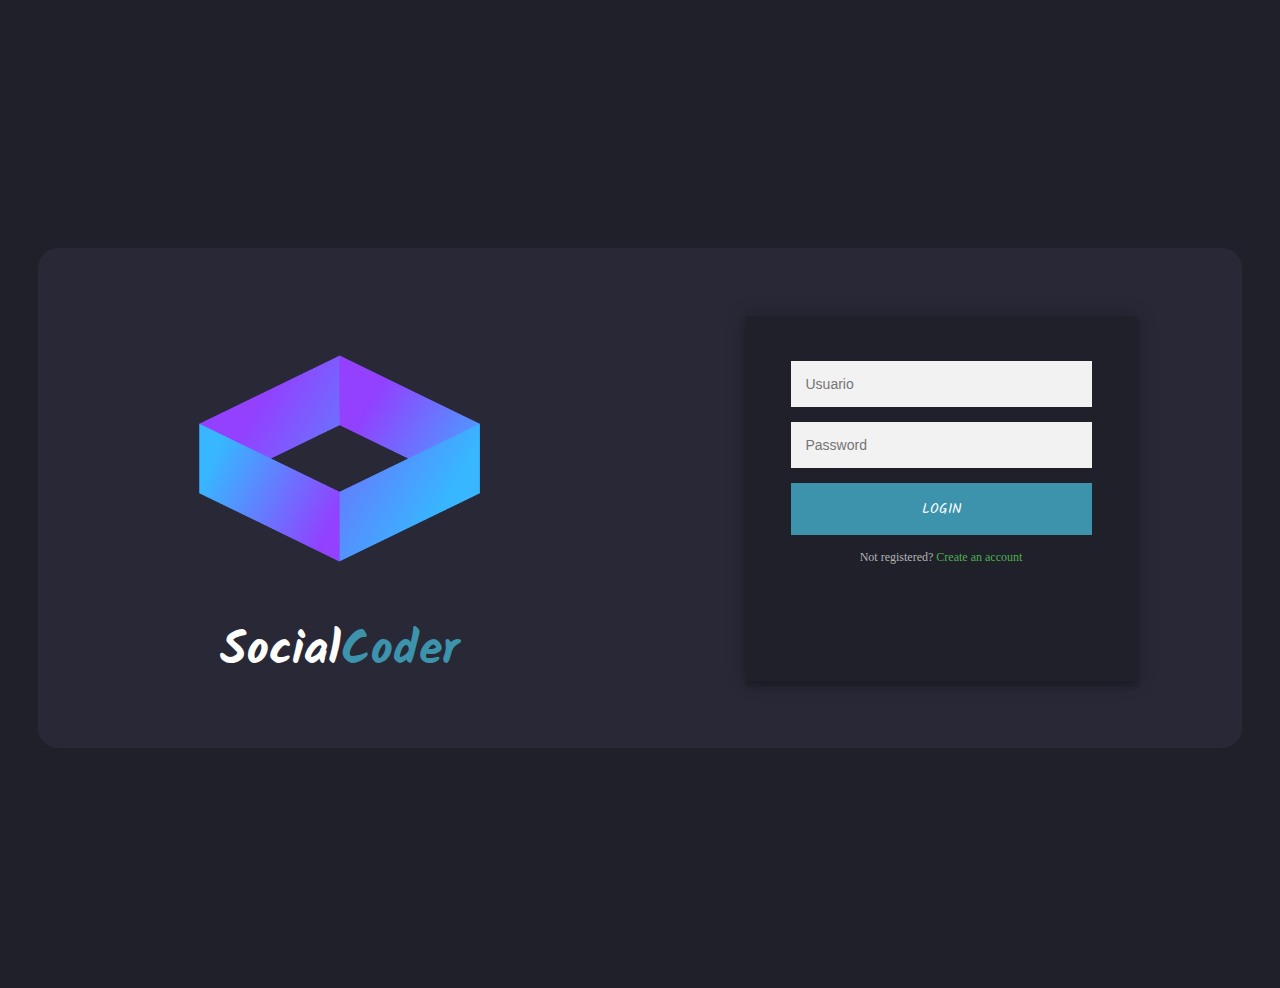
==== login.html @ 51b639f3 "Tela de login" ====
<!DOCTYPE html>
<html lang="en">

<head>
    <meta charset="UTF-8">
    <meta http-equiv="X-UA-Compatible" content="IE=edge">
    <meta name="viewport" content="width=device-width, initial-scale=1.0">
    <link rel="stylesheet" href="./Assets/signin.css">
    <title>Login</title>
</head>

<body>
    <section class="container_principal">
        <div class="container_esquerda">
            <img class="logo_login" src="./Images/logo.png" alt="logo-socialcoder">
            <div class="nome">
                <h1>Social</h1>
                <h2>Coder</h2>
            </div>
        </div>
        <div class="container_direita">
            <div class="form">
              <form class="login-form">
                <input type="text" placeholder="Usuario"/>
                <input type="password" placeholder="Password"/>
                <button class="button_login" type="submit">login</button>
                <p class="message">Not registered? <a href="#">Create an account</a></p>
              </form>
            </div>
          </div>
        </div>
    </section>
</body>

</html>
---- Assets/signin.css ----
@import url('https://fonts.googleapis.com/css2?family=Kalam&family=Montserrat:ital,wght@0,300;1,200&family=Poppins:wght@400;500;600&display=swap');

html,
body {
  height: 100%;
}

body {
  display: flex;
  align-items: center;
  padding-top: 40px;
  padding-bottom: 40px;
  background-color: #20202B;

}

.container_principal{
  width: 100%;
  margin: auto 30px auto 30px;
  display: flex;
  background-color: #282836;
  border-radius: 20px;
  height: 500px;
  justify-content: space-between;
  justify-content: center;
  align-items: center;
}

.container_esquerda{
  width: 50%;
  margin: auto;
  justify-content: center;
  text-align: center;
  align-items: center;
}

.container_direita{
  width: 50%;
  border-radius: 20px;
  height: 100%;
  align-items: center;
  display: flex;  
  justify-content: center;
}

.logo_login{
  width: 50%;
}

h1, h2{
  font-family: 'Kalam', cursive;
  font-size: 3rem;
}

h1{
  color: white;
  margin: 0px;

}

h2{
  color: #3C93AB;
  margin: 0px;

}

.nome{
  display: flex;
  text-align: center;
  justify-content: center;
  width: 100%;
}

.formulario_login{
  background-color: #20202B;
  height: 300px;
  width: 55%;
  border-radius: 20px;
  justify-content: center;
  align-items: center;
  margin: auto;
  text-align: center;
}

.input_email{
  width: 80%;
}

.input_senha{
  width: 80%;
}

.container_informacoes{

}



@import url(https://fonts.googleapis.com/css?family=Roboto:300);

.login-page {
  width: 360px;
  padding: 8% 0 0;
  margin: auto;
}
.form {
  position: relative;
  z-index: 1;
  background: #20202B;
  max-width: 360px;
  padding: 45px;
  text-align: center;
  box-shadow: 0 0 20px 0 rgba(0, 0, 0, 0.2), 0 5px 5px 0 rgba(0, 0, 0, 0.24);
  height: 55%;
  width: 50%;
}
.form input {
  font-family: "Roboto", sans-serif;
  outline: 0;
  background: #f2f2f2;
  width: 100%;
  border: 0;
  margin: 0 0 15px;
  padding: 15px;
  box-sizing: border-box;
  font-size: 14px;
}
.form button {
  text-transform: uppercase;
  outline: 0;
  width: 100%;
  border: 0;
  padding: 15px;
  background-color: #3C93AB;
  color: white;
  font-family: 'Kalam', cursive;
  font-size: 14px;
  -webkit-transition: all 0.3 ease;
  transition: all 0.3 ease;
  cursor: pointer;
}
.form button:hover,.form button:active,.form button:focus {
  background: #43A047;
}
.form .message {
  margin: 15px 0 0;
  color: #b3b3b3;
  font-size: 12px;
}
.form .message a {
  color: #4CAF50;
  text-decoration: none;
}
.form .register-form {
  display: none;
}
.container {
  position: relative;
  z-index: 1;
  max-width: 300px;
  margin: 0 auto;
}
.container:before, .container:after {
  content: "";
  display: block;
  clear: both;
}
.container .info {
  margin: 50px auto;
  text-align: center;
}
.container .info h1 {
  margin: 0 0 15px;
  padding: 0;
  font-size: 36px;
  font-weight: 300;
  color: #1a1a1a;
}
.container .info span {
  color: #4d4d4d;
  font-size: 12px;
}
.container .info span a {
  color: #000000;
  text-decoration: none;
}
.container .info span .fa {
  color: #EF3B3A;
}

.login-form{
  display: grid;
  width: 100%;
}
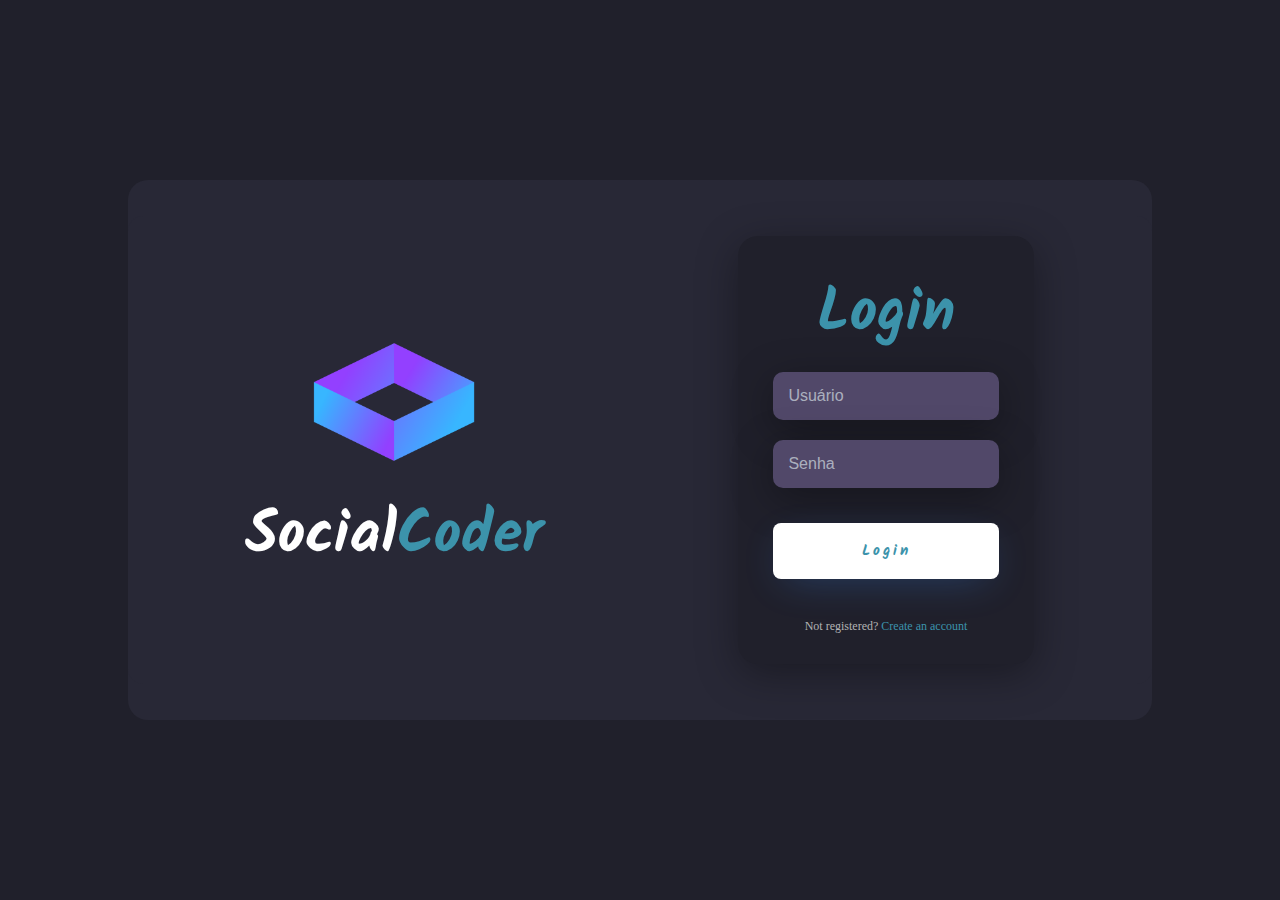
==== commit 3077fe70: "Tela De Login" ====
--- a/login.html
+++ b/login.html
@@ -9,27 +9,34 @@
     <title>Login</title>
 </head>
 
+<script src="./Scripts/main.js"></script>
 <body>
-    <section class="container_principal">
-        <div class="container_esquerda">
-            <img class="logo_login" src="./Images/logo.png" alt="logo-socialcoder">
-            <div class="nome">
-                <h1>Social</h1>
-                <h2>Coder</h2>
+    <div class="container_widget">
+        <form >
+            <div class="main-login">
+                <div class="left-login">
+                    <img src="./Images/logo.png" alt="" class="image-login">
+                    <div class="nome">
+                        <h1>Social</h1>
+                        <h2>Coder</h2>
+                    </div>
+                </div>
+                <div class="rigth-login">
+                    <div class="card-login">
+                        <h1>Login</h1>
+                        <div class="textfield">
+                            <input type="text" name="usuario" placeholder="Usuário">
+                        </div>
+                        <div class="textfield">
+                            <input type="password" name="senha" placeholder="Senha">
+                        </div>
+                        <button onclick="irParaFeed()" type="button" class="btn-login">Login</button>
+                        <p class="message">Not registered? <a href="#">Create an account</a></p>
+                    </div>
+                </div>
             </div>
-        </div>
-        <div class="container_direita">
-            <div class="form">
-              <form class="login-form">
-                <input type="text" placeholder="Usuario"/>
-                <input type="password" placeholder="Password"/>
-                <button class="button_login" type="submit">login</button>
-                <p class="message">Not registered? <a href="#">Create an account</a></p>
-              </form>
-            </div>
-          </div>
-        </div>
-    </section>
+        </form>
+    </div>
 </body>
 
 </html>--- a/Assets/signin.css
+++ b/Assets/signin.css
@@ -1,195 +1,208 @@
 @import url('https://fonts.googleapis.com/css2?family=Kalam&family=Montserrat:ital,wght@0,300;1,200&family=Poppins:wght@400;500;600&display=swap');
 
-html,
+@import url('https://fonts.googleapis.com/css2?family=Noto+Sans:wght@400;700&display=swap');
+
 body {
+  display: flex;
+  background-color: #20202B;
+  height: 100vh;
+  margin: 0px;
+}
+
+body * {
+  box-sizing: border-box;
+}
+
+.main-login {
+  width: 100%;
+  background-color: #282836;
+  display: flex;
+  justify-content: center;
+  align-items: center;
+  border-radius: 15px;
+  padding: 20px;
+}
+
+
+.left-login {
+  width: 50%;
   height: 100%;
-}
-
-body {
-  display: flex;
-  align-items: center;
-  padding-top: 40px;
-  padding-bottom: 40px;
-  background-color: #20202B;
-
-}
-
-.container_principal{
+  display: flex;
+  justify-content: center;
+  align-items: center;
+  flex-direction: column;
+}
+
+.left-login h1,
+h2 {
+  font-size: 60px;
+}
+
+.image-login {
+  width: 35%;
+}
+
+.rigth-login {
+  width: 50%;
+  height: 100%;
+  display: flex;
+  justify-content: center;
+  align-items: center;
+}
+
+.card-login {
+  width: 60%;
+  display: flex;
+  justify-content: center;
+  align-items: center;
+  flex-direction: column;
+  padding: 30px 35px;
+  background: #20202B;
+  border-radius: 20px;
+  box-shadow: 0px 10px 40px #00000056;
+}
+
+.card-login>h1 {
+  color: #3C93AB;
+  font-weight: 800;
+  font-family: 'Kalam', cursive;
+  margin: 0;
+  font-size: 60px;
+}
+
+.textfield {
+  width: 100%;
+  display: flex;
+  justify-content: center;
+  flex-direction: column;
+  align-items: flex-start;
+  margin: 10px 0;
+}
+
+.textfield>input {
+  width: 100%;
+  border: none;
+  border-radius: 10px;
+  padding: 15px;
+  background: #514869;
+  color: #f0ffffde;
+  font-size: 12pt;
+  box-shadow: 0px 10px 40px #00000056;
+  outline: none;
+  box-sizing: border-box;
+}
+
+.textfield>label {
+  color: #f0ffffde;
+  margin-bottom: 10px;
+}
+
+.textfield>input::placeholder {
+  color: #f0ffff94;
+}
+
+.btn-login {
+  width: 100%;
+  padding: 16px 0;
+  margin: 25px auto;
+  border: none;
+  border-radius: 8px;
+  outline: none;
+  font-weight: 800;
+  font-size: 15px;
+  letter-spacing: 3px;
+  background: white;
+  cursor: pointer;
+  box-shadow: 0px 10px 40px -12px #378eff52;
+  font-family: 'Kalam', cursive;
+  color: #3C93AB;
+}
+
+.container_widget {
   width: 100%;
   margin: auto 30px auto 30px;
   display: flex;
   background-color: #282836;
   border-radius: 20px;
-  height: 500px;
+  height: 60%;
+  max-width: 80%;
   justify-content: space-between;
-  justify-content: center;
-  align-items: center;
-}
-
-.container_esquerda{
-  width: 50%;
   margin: auto;
   justify-content: center;
+  align-items: center;
+}
+
+.nome h1,
+h2 {
+  font-family: 'Kalam', cursive;
+  margin: 0px;
+}
+
+.nome h1 {
+  color: white;
+}
+
+.nome h2 {
+  color: #3C93AB;
+}
+
+.nome {
+  display: flex;
   text-align: center;
-  align-items: center;
-}
-
-.container_direita{
-  width: 50%;
-  border-radius: 20px;
-  height: 100%;
-  align-items: center;
-  display: flex;  
-  justify-content: center;
-}
-
-.logo_login{
-  width: 50%;
-}
-
-h1, h2{
-  font-family: 'Kalam', cursive;
-  font-size: 3rem;
-}
-
-h1{
-  color: white;
-  margin: 0px;
-
-}
-
-h2{
-  color: #3C93AB;
-  margin: 0px;
-
-}
-
-.nome{
-  display: flex;
-  text-align: center;
-  justify-content: center;
-  width: 100%;
-}
-
-.formulario_login{
-  background-color: #20202B;
-  height: 300px;
-  width: 55%;
-  border-radius: 20px;
-  justify-content: center;
-  align-items: center;
-  margin: auto;
-  text-align: center;
-}
-
-.input_email{
-  width: 80%;
-}
-
-.input_senha{
-  width: 80%;
-}
-
-.container_informacoes{
-
-}
-
-
-
-@import url(https://fonts.googleapis.com/css?family=Roboto:300);
-
-.login-page {
-  width: 360px;
-  padding: 8% 0 0;
-  margin: auto;
-}
-.form {
-  position: relative;
-  z-index: 1;
-  background: #20202B;
-  max-width: 360px;
-  padding: 45px;
-  text-align: center;
-  box-shadow: 0 0 20px 0 rgba(0, 0, 0, 0.2), 0 5px 5px 0 rgba(0, 0, 0, 0.24);
-  height: 55%;
-  width: 50%;
-}
-.form input {
-  font-family: "Roboto", sans-serif;
-  outline: 0;
-  background: #f2f2f2;
-  width: 100%;
-  border: 0;
-  margin: 0 0 15px;
-  padding: 15px;
-  box-sizing: border-box;
-  font-size: 14px;
-}
-.form button {
-  text-transform: uppercase;
-  outline: 0;
-  width: 100%;
-  border: 0;
-  padding: 15px;
-  background-color: #3C93AB;
-  color: white;
-  font-family: 'Kalam', cursive;
-  font-size: 14px;
-  -webkit-transition: all 0.3 ease;
-  transition: all 0.3 ease;
-  cursor: pointer;
-}
-.form button:hover,.form button:active,.form button:focus {
-  background: #43A047;
-}
-.form .message {
+}
+
+.card-login >a{
+  text-decoration: none;
+  outline: none;
+}
+
+.message {
   margin: 15px 0 0;
   color: #b3b3b3;
   font-size: 12px;
 }
-.form .message a {
-  color: #4CAF50;
+.message a {
+  color: #3C93AB;
   text-decoration: none;
 }
-.form .register-form {
-  display: none;
-}
-.container {
-  position: relative;
-  z-index: 1;
-  max-width: 300px;
-  margin: 0 auto;
-}
-.container:before, .container:after {
-  content: "";
-  display: block;
-  clear: both;
-}
-.container .info {
-  margin: 50px auto;
-  text-align: center;
-}
-.container .info h1 {
-  margin: 0 0 15px;
-  padding: 0;
-  font-size: 36px;
-  font-weight: 300;
-  color: #1a1a1a;
-}
-.container .info span {
-  color: #4d4d4d;
-  font-size: 12px;
-}
-.container .info span a {
-  color: #000000;
-  text-decoration: none;
-}
-.container .info span .fa {
-  color: #EF3B3A;
-}
-
-.login-form{
-  display: grid;
-  width: 100%;
-}
-
+
+.button_link{
+  width: 100%;
+}
+
+
+
+
+@media only screen and (max-width:950px) {
+  .card-login {
+    width: 85%;
+  }
+}
+
+@media only screen and (max-width:600px) {
+  .main-login {
+    flex-direction: column;
+  }
+
+  .left-login>h1 {
+    display: none;
+  }
+
+  .left-login {
+    width: 100%;
+    height: auto;
+  }
+
+  .rigth-login {
+    width: 100%;
+    height: auto;
+  }
+
+  .image-login {
+    width: 50%;
+  }
+
+  .card-login {
+    width: 90%;
+  }
+}